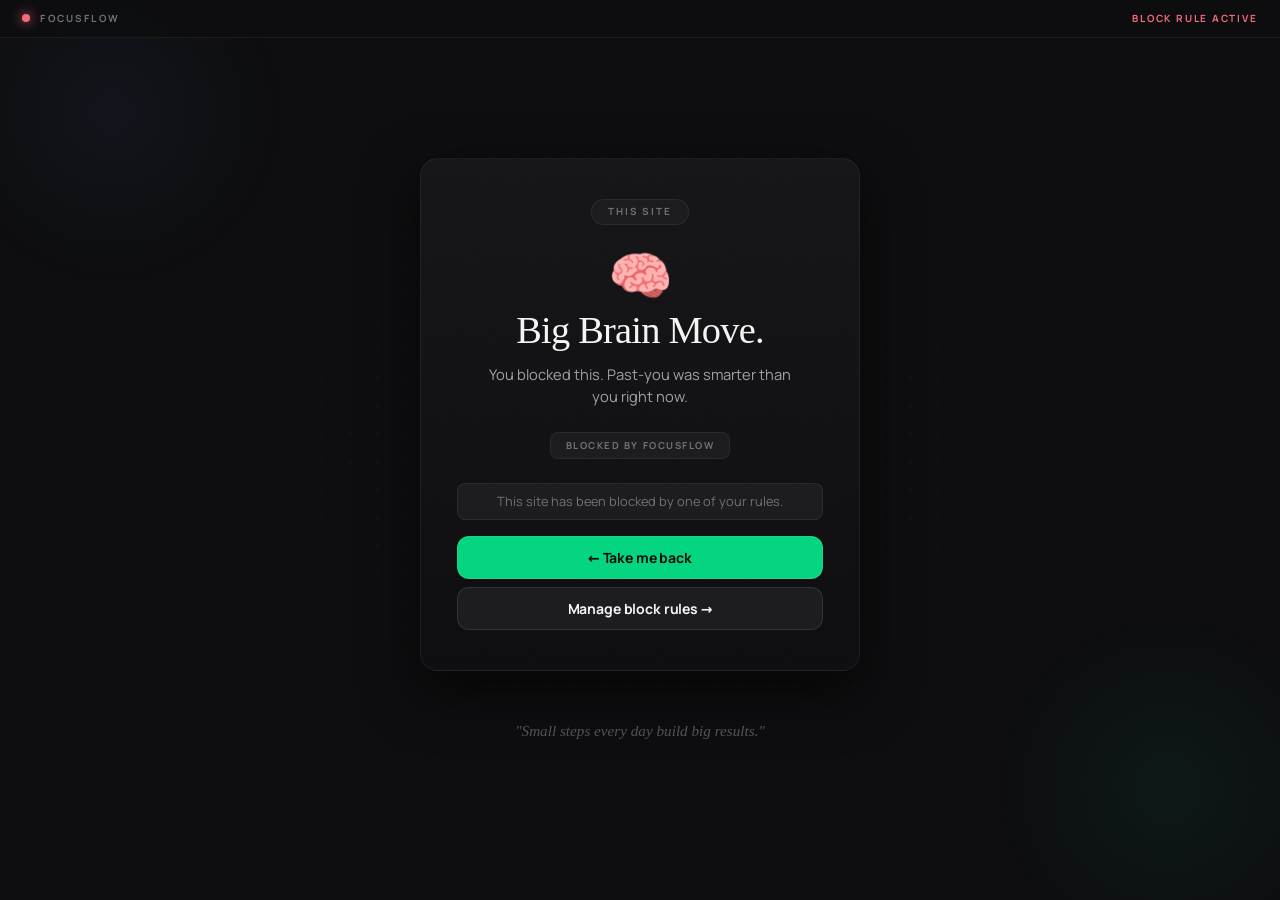
==== blocked/index.html @ 1434062d "Add files via upload Update to v6.7.0 with Firefox fixes and Mozilla build instructions" ====
<!DOCTYPE html>
<html lang="en">
<head>
<meta charset="UTF-8"/>
<title>Blocked — FocusFlow</title>
<link rel="stylesheet" href="../global.css">
<style>
body{min-height:100vh;display:flex;flex-direction:column;align-items:center;justify-content:center;padding:2rem;position:relative}
body::before{content:"";position:fixed;inset:0;background-image:radial-gradient(circle,rgba(255,255,255,.035) 1px,transparent 1px);background-size:28px 28px;pointer-events:none;mask-image:radial-gradient(ellipse at center, black 30%, transparent 75%)}
.bar{position:fixed;top:0;left:0;right:0;display:flex;align-items:center;justify-content:space-between;padding:.7rem 1.4rem;border-bottom:1px solid var(--bd);background:color-mix(in srgb,var(--bg) 88%, transparent);backdrop-filter:blur(12px);z-index:10}
.pulse{width:8px;height:8px;border-radius:50%;background:var(--red);animation:p 1.5s infinite;box-shadow:0 0 12px var(--red)}
@keyframes p{0%,100%{opacity:1}50%{opacity:.35}}
.brand{font-size:.62rem;color:var(--tx3);letter-spacing:.22em;font-family:'Manrope',sans-serif;font-weight:700}
.bar-reason{font-size:.62rem;color:var(--red);letter-spacing:.18em;text-transform:uppercase;font-weight:700}
.card{position:relative;z-index:1;width:100%;max-width:440px;padding:2.5rem 2.25rem;text-align:center;box-shadow:var(--shadow-lg);background:linear-gradient(180deg, var(--bg2), var(--bg))}
.pill{display:inline-block;font-size:.62rem;letter-spacing:.18em;color:var(--tx3);text-transform:uppercase;background:var(--bg3);border:1px solid var(--bd);border-radius:999px;padding:.3rem 1rem;margin-bottom:1.5rem;font-family:'Manrope',sans-serif;font-weight:700}
.emoji{font-size:3.25rem;margin-bottom:.6rem;line-height:1;animation:scale-in .5s cubic-bezier(.16,1,.3,1)}
h1{font-family:var(--display-font);font-size:2.4rem;font-weight:400;letter-spacing:-.02em;line-height:1.05;margin-bottom:.75rem;color:var(--tx)}
h1 em{font-style:italic;color:var(--green)}
.sub{font-size:.92rem;color:var(--tx2);line-height:1.55;margin-bottom:1.5rem;max-width:34ch;margin-left:auto;margin-right:auto}
.badge{display:inline-block;font-size:.6rem;letter-spacing:.16em;text-transform:uppercase;padding:.35rem .9rem;border-radius:8px;margin-bottom:1.5rem;background:var(--bg3);border:1px solid var(--bd);color:var(--tx3);font-weight:700}
.badge.time_limit{background:var(--red-bg);border-color:var(--red-bd);color:var(--red)}
.badge.schedule{background:var(--amber-bg);border-color:var(--amber-bd);color:var(--amber)}
.badge.instant{background:var(--red-bg);border-color:var(--red-bd);color:var(--red)}
.btn-back{display:block;width:100%;margin-bottom:.5rem}
.btn-set{display:block;width:100%}
.quote{margin-top:2rem;z-index:1;position:relative;font-family:var(--display-font);font-style:italic;font-size:.95rem;color:var(--tx4);max-width:340px;line-height:1.55;text-align:center}
.gl{position:fixed;pointer-events:none;z-index:0}
.gl1{bottom:-4rem;right:-4rem;width:22rem;height:22rem;background:radial-gradient(circle,rgba(5,213,129,.06),transparent 70%)}
.gl2{top:-4rem;left:-4rem;width:22rem;height:22rem;background:radial-gradient(circle,rgba(92,156,252,.05),transparent 70%)}
  .rule-detail{font-size:.8rem;color:var(--tx3);margin-bottom:1rem;padding:.5rem .9rem;background:var(--bg3);border-radius:8px;border:1px solid var(--bd)}
  .prod-suggestion{font-size:.82rem;color:var(--tx2);margin-bottom:1rem;display:none}
  .prod-link{color:var(--green);font-weight:700;text-decoration:none}
  .prod-link:hover{text-decoration:underline}

</style>
</head>
<body>
<div class="bar">
  <div style="display:flex;align-items:center;gap:10px"><div class="pulse"></div><span class="brand">FOCUSFLOW</span></div>
  <span id="bar-reason" class="bar-reason"></span>
</div>
<div class="card scale-in">
  <div class="pill" id="domain-pill">this site</div>
  <div class="emoji" id="emoji">⛔</div>
  <h1 id="headline">Not <em>today.</em></h1>
  <p class="sub" id="sub">You blocked this. Past-you was smarter than you right now.</p>
  <div class="badge" id="badge">Blocked by FocusFlow</div>
  <div class="rule-detail" id="rule-detail"></div>
    <div class="prod-suggestion" id="productive-suggestion"></div>
    <button class="bp btn-back" id="btn-back">← Take me back</button>

  <button class="bs btn-set" id="btn-set">Manage block rules →</button>
</div>
<p class="quote">"Discipline is choosing between what you want now and what you want most."</p>
<div class="gl gl1"></div>
<div class="gl gl2"></div>
<script src="blocked.js"></script>
</body>
</html>
---- global.css ----
/* FocusFlow — refined design tokens & shared primitives */
@font-face{font-family:"Manrope";src:url("fonts/manrope.woff2") format("woff2");font-weight:400 800;font-style:normal;font-display:swap}

:root{
  /* palette */
  --green:#05D581;--green-bg:rgba(5,213,129,.12);--green-bd:rgba(5,213,129,.3);
  --red:#F46B7A;--red-bg:rgba(244,107,122,.12);--red-bd:rgba(244,107,122,.3);
  --blue:#5C9CFC;--blue-bg:rgba(92,156,252,.12);--blue-bd:rgba(92,156,252,.3);
  --amber:#F6B846;--amber-bg:rgba(246,184,70,.12);--amber-bd:rgba(246,184,70,.3);
  --purple:#A855F7;--purple-bg:rgba(168,85,247,.12);--purple-bd:rgba(168,85,247,.3);

  /* surface — refined dark */
  --bg:#0E0E10;
  --bg2:#161618;
  --bg3:#1D1D20;
  --bg4:#26262A;
  --bd:rgba(255,255,255,0.06);
  --bd2:rgba(255,255,255,0.10);
  --bd3:rgba(255,255,255,0.18);

  /* text */
  --tx:#F4F4F5;
  --tx2:#A1A1AA;
  --tx3:#71717A;
  --tx4:#52525B;

  /* shadows / radii / motion */
  --shadow-xs:0 1px 2px rgba(0,0,0,.25);
  --shadow-sm:0 4px 12px rgba(0,0,0,.35);
  --shadow-md:0 8px 24px rgba(0,0,0,.45);
  --shadow-lg:0 20px 56px rgba(0,0,0,.6);
  --card-radius:18px;
  --btn-radius:12px;
  --trans:all .22s cubic-bezier(.4,0,.2,1);
  --trans-fast:all .15s cubic-bezier(.4,0,.2,1);

  --display-font:Georgia, serif;
}

html.light{
  --bg:#FAFAF9;
  --bg2:#FFFFFF;
  --bg3:#F4F4F5;
  --bg4:#E7E5E4;
  --bd:rgba(0,0,0,0.06);
  --bd2:rgba(0,0,0,0.10);
  --bd3:rgba(0,0,0,0.20);
  --tx:#0C0A09;
  --tx2:#52525B;
  --tx3:#71717A;
  --tx4:#A1A1AA;
  --shadow-sm:0 2px 8px rgba(0,0,0,.06);
  --shadow-md:0 8px 20px rgba(0,0,0,.08);
  --shadow-lg:0 20px 48px rgba(0,0,0,.10);
  /* High-Contrast Accessible Accents for Light Mode */
  --green:#02854e;
  --green-bg:rgba(2,133,78,0.08);
  --green-bd:rgba(2,133,78,0.2);
  --red:#d94152;
  --red-bg:rgba(217,65,82,0.08);
  --red-bd:rgba(217,65,82,0.2);
  --blue:#1d4ed8;
  --blue-bg:rgba(29,78,216,0.08);
  --blue-bd:rgba(29,78,216,0.2);
  --amber:#b45309;
  --amber-bg:rgba(180,83,9,0.08);
  --amber-bd:rgba(180,83,9,0.2);
  --purple:#7e22ce;
  --purple-bg:rgba(126,34,206,0.08);
  --purple-bd:rgba(126,34,206,0.2);
}

html.cinematic body{background:#070310}
html.cinematic .cinematic-bg{opacity:1}
html.light .cinematic-bg{display:none}
.cinematic-bg{position:fixed;inset:0;z-index:-1;pointer-events:none;opacity:0;transition:opacity 1s ease;
  background:
    radial-gradient(circle at 15% 50%,rgba(92,156,252,.18),transparent 50%),
    radial-gradient(circle at 85% 30%,rgba(168,85,247,.18),transparent 50%);
  animation:cinematicDrift 18s infinite alternate ease-in-out}
@keyframes cinematicDrift{0%{transform:scale(1) translate(0,0)}100%{transform:scale(1.08) translate(-2%,2%)}}

*,*::before,*::after{box-sizing:border-box;margin:0;padding:0}
body{
  background:var(--bg);color:var(--tx);
  font-family:'Manrope',system-ui,-apple-system,sans-serif;
  font-size:15px;line-height:1.45;
  overflow-x:hidden;-webkit-font-smoothing:antialiased;text-rendering:optimizeLegibility;
  transition:background .35s ease,color .35s ease;
}

/* card primitive */
.card{
  background:var(--bg2);
  border:1px solid var(--bd);
  border-radius:var(--card-radius);
  box-shadow:var(--shadow-sm), inset 0 1px 0 rgba(255,255,255,.04);
  position:relative;overflow:hidden;margin-bottom:16px;
  transition:var(--trans);
}
.card:hover{border-color:var(--bd2)}
html.light .card{box-shadow:var(--shadow-sm), inset 0 1px 0 rgba(255,255,255,.6)}

/* buttons */
.bp{
  border-radius:var(--btn-radius);padding:11px 22px;
  font-family:inherit;font-size:14px;font-weight:700;letter-spacing:-.01em;
  cursor:pointer;transition:var(--trans);white-space:nowrap;
  background:var(--green);color:#0a0a0a;
  border:1px solid rgba(255,255,255,.08);
  box-shadow:var(--shadow-xs);
}
.bp:hover{transform:translateY(-1px);box-shadow:var(--shadow-sm);filter:brightness(1.06)}
.bp:active{transform:translateY(0);filter:brightness(.98)}
/* FF v6.18: small pill variant for compact contexts (popup block button etc.) */
.bp-sm{padding:5px 14px;font-size:11px;border-radius:99px;letter-spacing:.02em}

.bs{
  border-radius:var(--btn-radius);padding:11px 22px;
  font-family:inherit;font-size:14px;font-weight:700;letter-spacing:-.01em;
  cursor:pointer;transition:var(--trans);white-space:nowrap;
  background:var(--bg3);color:var(--tx);border:1px solid var(--bd2);
}
.bs:hover{background:var(--bg4);border-color:var(--bd3);transform:translateY(-1px)}
.bs:active{transform:translateY(0)}
.bs-sm{padding:5px 14px;font-size:11px;border-radius:99px;letter-spacing:.02em}
.bs-danger{
  border-radius:var(--btn-radius);padding:11px 22px;
  font-family:inherit;font-size:14px;font-weight:700;letter-spacing:-.01em;
  cursor:pointer;transition:var(--trans);white-space:nowrap;
  background:rgba(244,107,122,.15);color:var(--red);border:1px solid rgba(244,107,122,.3);
}
.bs-danger:hover{background:rgba(244,107,122,.25);border-color:rgba(244,107,122,.5);transform:translateY(-1px)}
.bs-danger:active{transform:translateY(0)}
.bs-danger-sm{padding:5px 14px;font-size:11px;border-radius:99px;letter-spacing:.02em}

/* toggle */
.tog{position:relative;display:inline-flex;cursor:pointer}
.tog input{position:absolute;opacity:0;width:0;height:0}
.ttrack{width:38px;height:22px;background:var(--bg4);border-radius:14px;border:1px solid var(--bd2);transition:var(--trans);position:relative}
.ttrack::after{content:"";position:absolute;top:2px;left:2px;width:16px;height:16px;border-radius:50%;background:var(--tx3);transition:var(--trans);box-shadow:0 1px 2px rgba(0,0,0,.3)}
.tog input:checked + .ttrack{background:var(--green-bg);border-color:var(--green)}
.tog input:checked + .ttrack::after{background:var(--green);transform:translateX(16px)}

/* numerics */
.num,.donut-total,.leg-time,.sitetm,.goal-pct,.fr-time{font-variant-numeric:tabular-nums;font-feature-settings:"tnum"}

/* motion utilities */
@keyframes fade-in-up{from{opacity:0;transform:translateY(6px)}to{opacity:1;transform:translateY(0)}}
@keyframes fade-in{from{opacity:0}to{opacity:1}}
@keyframes scale-in{from{opacity:0;transform:scale(.96)}to{opacity:1;transform:scale(1)}}
@keyframes spin{from{transform:rotate(0deg)}to{transform:rotate(360deg)}}
.fade-in{animation:fade-in-up .35s cubic-bezier(.16,1,.3,1) forwards}
.scale-in{animation:scale-in .25s cubic-bezier(.16,1,.3,1) forwards}

/* scrollbar */
::-webkit-scrollbar{width:8px;height:8px}
::-webkit-scrollbar-track{background:transparent}
::-webkit-scrollbar-thumb{background:var(--bd2);border-radius:8px}
::-webkit-scrollbar-thumb:hover{background:var(--bd3)}

/* focus rings */
button:focus-visible,input:focus-visible,select:focus-visible,textarea:focus-visible{
  outline:2px solid var(--green);outline-offset:2px;border-radius:8px;
}

/* selection */
::selection{background:var(--green);color:#0a0a0a}

/* subtle grain */
.card::before{
  content:"";position:absolute;inset:0;border-radius:inherit;pointer-events:none;z-index:0;
  background-image:url("data:image/svg+xml,%3Csvg viewBox='0 0 256 256' xmlns='http://www.w3.org/2000/svg'%3E%3Cfilter id='n'%3E%3CfeTurbulence type='fractalNoise' baseFrequency='0.85' numOctaves='2' stitchTiles='stitch'/%3E%3C/filter%3E%3Crect width='100%25' height='100%25' filter='url(%23n)' opacity='0.025'/%3E%3C/svg%3E");
  background-size:128px 128px;mix-blend-mode:overlay;
}
.card>*{position:relative;z-index:1}

/* ===== refined polish: shared across dashboard / popup / blocked ===== */

/* serif display utility */
.display{font-family:var(--display-font);font-weight:400;letter-spacing:-.02em;line-height:1.05}
.display em{font-style:italic;color:var(--green)}

/* refined section / kpi */
.kpi{padding:18px;border-radius:14px;background:var(--bg2);border:1px solid var(--bd);transition:var(--trans)}
.kpi:hover{border-color:var(--bd2);transform:translateY(-1px);box-shadow:var(--shadow-sm)}
.kpi-label{font-size:11px;font-weight:700;letter-spacing:.12em;text-transform:uppercase;color:var(--tx3);margin-bottom:8px}
.kpi-value{font-size:26px;font-weight:800;letter-spacing:-.02em;color:var(--tx);font-variant-numeric:tabular-nums}
.kpi-sub{font-size:12px;color:var(--tx2);margin-top:4px;font-weight:600}

/* tab pill */
.pill-tab{padding:8px 14px;border-radius:99px;border:1px solid var(--bd);background:transparent;color:var(--tx2);font-family:inherit;font-size:12px;font-weight:700;letter-spacing:.02em;cursor:pointer;transition:var(--trans)}
.pill-tab:hover{color:var(--tx);border-color:var(--bd2)}
.pill-tab.act{background:var(--tx);color:var(--bg);border-color:var(--tx)}

/* divider */
.hr{height:1px;background:var(--bd);border:0;margin:16px 0}

/* link */
a{color:var(--green);text-decoration:none;transition:var(--trans-fast)}
a:hover{text-decoration:underline;text-underline-offset:3px}

/* enhanced focus ring on icon buttons (popup/dashboard share class) */
.icon-btn{transition:var(--trans)}
.icon-btn:hover{transform:translateY(-1px)}

/* smoother toggles for popup / dashboard */
.tog input:focus-visible + .ttrack{outline:2px solid var(--green);outline-offset:2px}

/* table polish */
.siterow{transition:var(--trans-fast)}
.siterow:hover{background:var(--bg3)}

/* badge */
.tag{display:inline-flex;align-items:center;gap:4px;padding:3px 8px;border-radius:99px;font-size:10px;font-weight:800;letter-spacing:.08em;text-transform:uppercase;background:var(--bg3);border:1px solid var(--bd);color:var(--tx2)}
.tag.green{background:var(--green-bg);border-color:var(--green-bd);color:var(--green)}
.tag.red{background:var(--red-bg);border-color:var(--red-bd);color:var(--red)}
.tag.amber{background:var(--amber-bg);border-color:var(--amber-bd);color:var(--amber)}
.tag.blue{background:var(--blue-bg);border-color:var(--blue-bd);color:var(--blue)}
.tag.purple{background:var(--purple-bg);border-color:var(--purple-bd);color:var(--purple)}

/* reduce motion */
@media (prefers-reduced-motion: reduce){
  *,*::before,*::after{animation-duration:.01ms!important;animation-iteration-count:1!important;transition-duration:.01ms!important}
  .cinematic-bg{animation:none!important}
}

/* =====================================================================
   FocusFlow v6.12 — Preset Builder, Site Manager tabs, Lockdown badge,
   Study Goals relocation tweaks
   ===================================================================== */
.pb-cards { display:grid; grid-template-columns:repeat(3, 1fr); gap:12px; margin-bottom:20px; }
@media (max-width: 720px) { .pb-cards { grid-template-columns:1fr; } }
.pb-card {
  position:relative; display:flex; flex-direction:column; gap:4px;
  padding:14px; border-radius:14px; border:1px solid var(--bd2);
  background:var(--bg3); color:var(--tx); text-align:left; cursor:pointer;
  transition:var(--trans); font-family:inherit;
}
.pb-card:hover:not(:disabled) { transform:translateY(-2px); border-color:var(--bd3); }
.pb-card:disabled { cursor:not-allowed; opacity:.5; }
.pb-card.is-active { border-color:var(--green); background:var(--green-bg); }
.pb-card.is-editing { box-shadow:0 0 0 2px var(--blue), 0 0 0 4px var(--bg); }
.pb-card-emoji { font-size:24px; line-height:1; }
.pb-card-name { font-weight:800; font-size:15px; }
.pb-card-meta { font-size:12px; font-weight:700; color:var(--tx3); }
.pb-badge {
  position:absolute; right:8px; padding:2px 8px; border-radius:99px;
  font-size:9px; font-weight:800; text-transform:uppercase; letter-spacing:.08em;
}
.pb-badge-active { top:8px;  background:var(--green); color:#000; }
.pb-badge-strict { top:30px; background:var(--amber); color:#000; }

.pb-editor {
  border:1px solid var(--bd); background:var(--bg2);
  border-radius:14px; padding:18px; display:flex; flex-direction:column; gap:16px;
  transition:opacity .2s ease;
}
.pb-grid { display:grid; grid-template-columns:1fr 1fr; gap:14px; }
@media (max-width: 540px) { .pb-grid { grid-template-columns:1fr; } }
.pb-field { display:flex; flex-direction:column; gap:6px; }
.pb-strict-row {
  display:flex; align-items:flex-start; justify-content:space-between;
  gap:16px; padding-top:14px; border-top:1px solid var(--bd);
}
.pb-cats-section { display:flex; flex-direction:column; gap:8px; }
.pb-cats-title {
  font-size:11px; font-weight:800; letter-spacing:.1em; text-transform:uppercase;
  color:var(--tx3);
}
.pb-cats { display:grid; grid-template-columns:1fr 1fr; gap:8px; }
@media (max-width: 540px) { .pb-cats { grid-template-columns:1fr; } }
.pb-cat-row {
  display:flex; align-items:center; gap:10px; padding:10px 12px;
  border:1px solid var(--bd); background:var(--bg3); border-radius:10px;
  font-size:13px; font-weight:600; cursor:pointer; transition:var(--trans);
}
.pb-cat-row:hover:not(.is-disabled) { border-color:var(--bd3); }
.pb-cat-row.is-disabled { opacity:.4; cursor:not-allowed; }
.pb-cat-row input[type="checkbox"] { width:16px; height:16px; accent-color:var(--green); }
.pb-actions { display:flex; gap:10px; padding-top:6px; }
.pb-hidden { display:none !important; }

.pb-lock-badge {
  display:inline-flex; align-items:center; gap:6px;
  padding:4px 10px; border-radius:99px;
  background:var(--amber-bg); color:var(--amber);
  border:1px solid rgba(246,184,70,.3);
  font-size:11px; font-weight:800; text-transform:uppercase; letter-spacing:.08em;
}

/* Site Manager pill tabs */
.sm-tabs {
  display:flex; gap:6px; background:var(--bg3); padding:6px;
  border-radius:14px; border:1px solid var(--bd);
  margin:0 0 24px; width:fit-content; max-width:100%; flex-wrap:wrap;
}
.sm-tab {
  padding:10px 18px; border-radius:10px; border:none; background:transparent;
  color:var(--tx2); font-size:13px; font-weight:700; cursor:pointer;
  transition:var(--trans); font-family:inherit;
}
.sm-tab:hover:not(.is-active) { color:var(--tx); background:rgba(255,255,255,0.03); }
.sm-tab.is-active { background:var(--bg4); color:var(--tx); box-shadow:var(--shadow-sm); border:1px solid var(--bd2); }
.sm-pane { display:none; animation:fadeIn .25s ease; }
.sm-pane.is-active { display:block; }

.pb-goals-moved { margin-top:20px !important; }

/* FF v6.7.0: loading spinner — used in dashboard render functions while data loads */
.ff-loading{
  display:flex;align-items:center;justify-content:center;
  padding:60px 20px;color:var(--tx3);gap:10px;
  font-size:13px;font-weight:700;font-family:inherit;
}
.ff-loading::before{
  content:"";width:18px;height:18px;border-radius:50%;flex-shrink:0;
  border:2px solid var(--bd2);border-top-color:var(--green);
  animation:spin .7s linear infinite;
}

/* FF v6.7.0: shared search input for Top Sites + Site Manager */
.ff-search{
  width:100%;max-width:320px;background:var(--bg3);
  border:1px solid var(--bd2);border-radius:10px;
  padding:10px 14px 10px 36px;color:var(--tx);
  font-size:13px;font-weight:600;font-family:inherit;
  outline:none;transition:var(--trans);
  background-image:url("data:image/svg+xml,%3Csvg xmlns='http://www.w3.org/2000/svg' width='14' height='14' viewBox='0 0 24 24' fill='none' stroke='%2371717a' stroke-width='2.5' stroke-linecap='round' stroke-linejoin='round'%3E%3Ccircle cx='11' cy='11' r='8'/%3E%3Cline x1='21' y1='21' x2='16.65' y2='16.65'/%3E%3C/svg%3E");
  background-repeat:no-repeat;background-position:12px center;
}
.ff-search:focus{border-color:var(--green);box-shadow:0 0 0 3px var(--green-bg);background-color:var(--bg4);}
.hide { display: none !important; }

/* Dashboard inline event replacements */
.top-site-pin-btn { transition: opacity 0.2s; }
.top-site-pin-btn.pinned-false { opacity: 0.25; }
.top-site-pin-btn.pinned-true { opacity: 1; }
.top-site-pin-btn:hover { opacity: 1 !important; }
.top-site-visit-btn { opacity: 0.4; transition: opacity 0.2s; }
.top-site-visit-btn:hover { opacity: 1; }
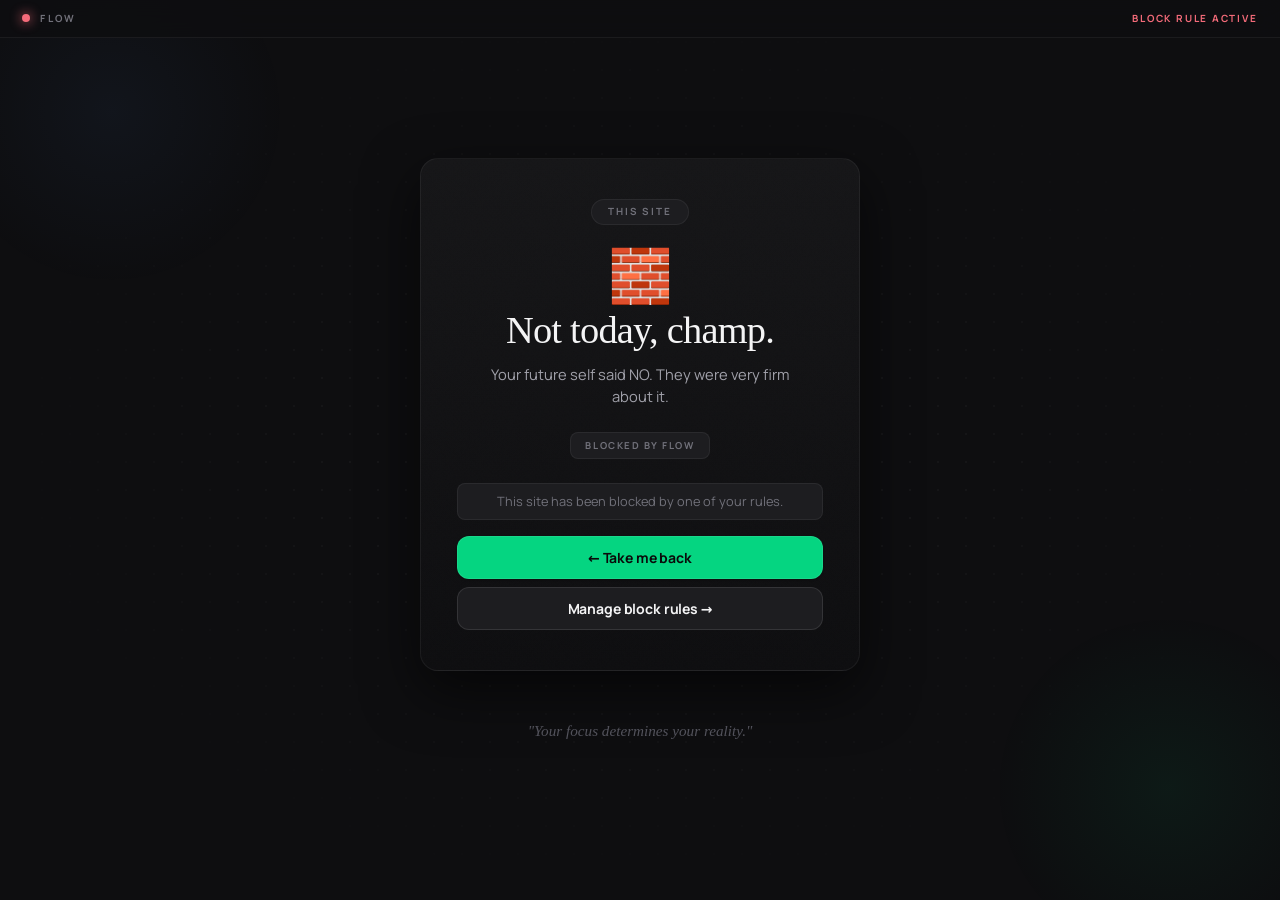
==== commit 3b8c3c8a: "Add files via upload" ====
--- a/blocked/index.html
+++ b/blocked/index.html
@@ -2,7 +2,7 @@
 <html lang="en">
 <head>
 <meta charset="UTF-8"/>
-<title>Blocked — FocusFlow</title>
+<title>Blocked — Flow</title>
 <link rel="stylesheet" href="../global.css">
 <style>
 body{min-height:100vh;display:flex;flex-direction:column;align-items:center;justify-content:center;padding:2rem;position:relative}
@@ -37,7 +37,7 @@
 </head>
 <body>
 <div class="bar">
-  <div style="display:flex;align-items:center;gap:10px"><div class="pulse"></div><span class="brand">FOCUSFLOW</span></div>
+  <div style="display:flex;align-items:center;gap:10px"><div class="pulse"></div><span class="brand">FLOW</span></div>
   <span id="bar-reason" class="bar-reason"></span>
 </div>
 <div class="card scale-in">
@@ -45,7 +45,7 @@
   <div class="emoji" id="emoji">⛔</div>
   <h1 id="headline">Not <em>today.</em></h1>
   <p class="sub" id="sub">You blocked this. Past-you was smarter than you right now.</p>
-  <div class="badge" id="badge">Blocked by FocusFlow</div>
+  <div class="badge" id="badge">Blocked by Flow</div>
   <div class="rule-detail" id="rule-detail"></div>
     <div class="prod-suggestion" id="productive-suggestion"></div>
     <button class="bp btn-back" id="btn-back">← Take me back</button>
@@ -55,6 +55,7 @@
 <p class="quote">"Discipline is choosing between what you want now and what you want most."</p>
 <div class="gl gl1"></div>
 <div class="gl gl2"></div>
+<script src="../src/lib/constants.js"></script>
 <script src="blocked.js"></script>
 </body>
 </html>
--- a/global.css
+++ b/global.css
@@ -164,6 +164,39 @@
   outline:2px solid var(--green);outline-offset:2px;border-radius:8px;
 }
 
+/* universal, premium text input styling to avoid visual inconsistency */
+input[type="text"],
+input[type="number"],
+input[type="date"],
+input[type="password"],
+select,
+textarea {
+  background: var(--bg3);
+  border: 1px solid var(--bd2);
+  color: var(--tx);
+  border-radius: 10px;
+  outline: none;
+  transition: var(--trans);
+}
+input[type="text"]:hover,
+input[type="number"]:hover,
+input[type="date"]:hover,
+input[type="password"]:hover,
+select:hover,
+textarea:hover {
+  border-color: var(--bd3);
+}
+input[type="text"]:focus,
+input[type="number"]:focus,
+input[type="date"]:focus,
+input[type="password"]:focus,
+select:focus,
+textarea:focus {
+  border-color: var(--green) !important;
+  box-shadow: 0 0 0 3px var(--green-bg) !important;
+  background-color: var(--bg4) !important;
+}
+
 /* selection */
 ::selection{background:var(--green);color:#0a0a0a}
 
@@ -181,17 +214,7 @@
 .display{font-family:var(--display-font);font-weight:400;letter-spacing:-.02em;line-height:1.05}
 .display em{font-style:italic;color:var(--green)}
 
-/* refined section / kpi */
-.kpi{padding:18px;border-radius:14px;background:var(--bg2);border:1px solid var(--bd);transition:var(--trans)}
-.kpi:hover{border-color:var(--bd2);transform:translateY(-1px);box-shadow:var(--shadow-sm)}
-.kpi-label{font-size:11px;font-weight:700;letter-spacing:.12em;text-transform:uppercase;color:var(--tx3);margin-bottom:8px}
-.kpi-value{font-size:26px;font-weight:800;letter-spacing:-.02em;color:var(--tx);font-variant-numeric:tabular-nums}
-.kpi-sub{font-size:12px;color:var(--tx2);margin-top:4px;font-weight:600}
-
-/* tab pill */
-.pill-tab{padding:8px 14px;border-radius:99px;border:1px solid var(--bd);background:transparent;color:var(--tx2);font-family:inherit;font-size:12px;font-weight:700;letter-spacing:.02em;cursor:pointer;transition:var(--trans)}
-.pill-tab:hover{color:var(--tx);border-color:var(--bd2)}
-.pill-tab.act{background:var(--tx);color:var(--bg);border-color:var(--tx)}
+
 
 /* divider */
 .hr{height:1px;background:var(--bd);border:0;margin:16px 0}
@@ -279,15 +302,7 @@
 .pb-cat-row.is-disabled { opacity:.4; cursor:not-allowed; }
 .pb-cat-row input[type="checkbox"] { width:16px; height:16px; accent-color:var(--green); }
 .pb-actions { display:flex; gap:10px; padding-top:6px; }
-.pb-hidden { display:none !important; }
-
-.pb-lock-badge {
-  display:inline-flex; align-items:center; gap:6px;
-  padding:4px 10px; border-radius:99px;
-  background:var(--amber-bg); color:var(--amber);
-  border:1px solid rgba(246,184,70,.3);
-  font-size:11px; font-weight:800; text-transform:uppercase; letter-spacing:.08em;
-}
+
 
 /* Site Manager pill tabs */
 .sm-tabs {
@@ -305,7 +320,7 @@
 .sm-pane { display:none; animation:fadeIn .25s ease; }
 .sm-pane.is-active { display:block; }
 
-.pb-goals-moved { margin-top:20px !important; }
+
 
 /* FF v6.7.0: loading spinner — used in dashboard render functions while data loads */
 .ff-loading{
